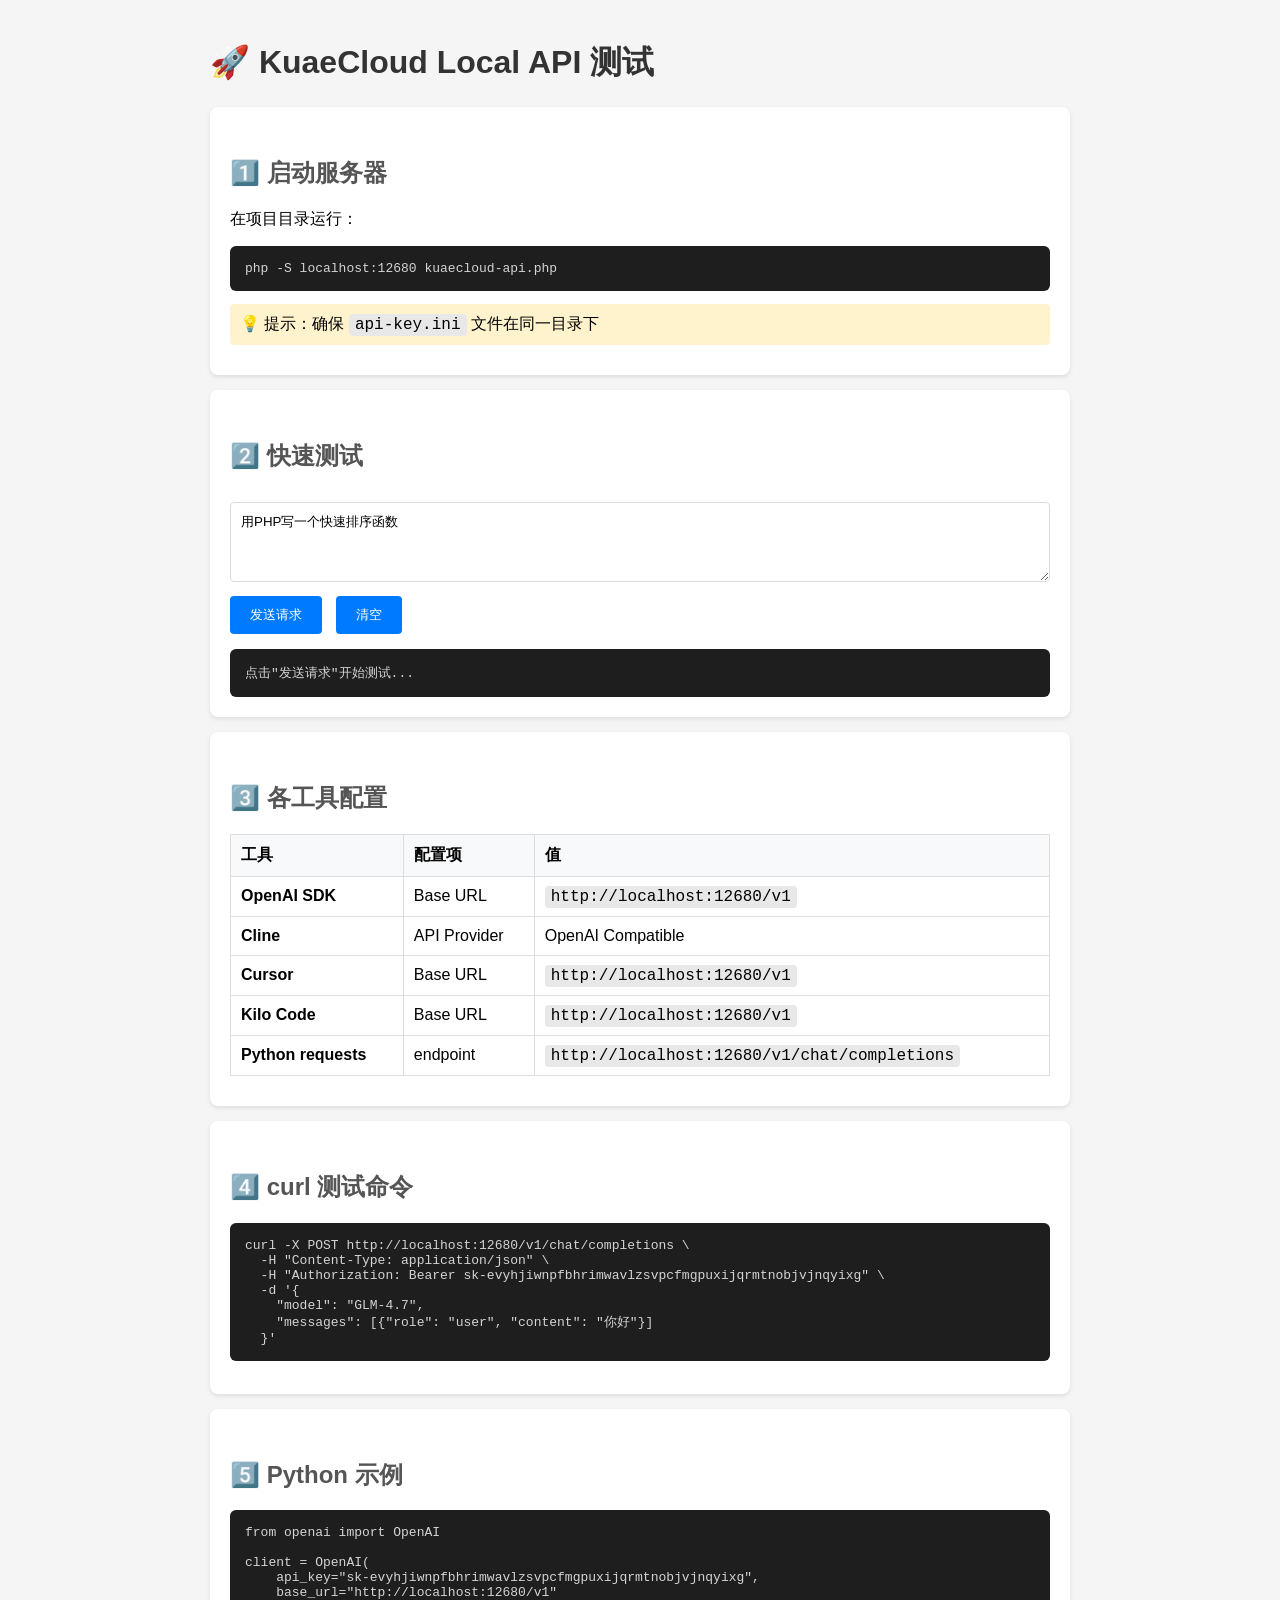
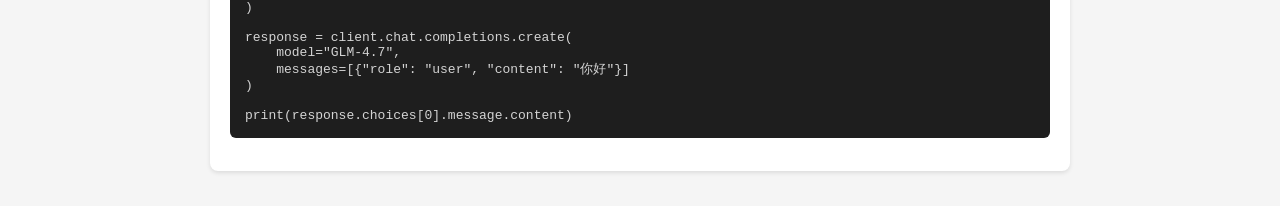
==== v1/index.html @ 0e920d37 "ai 优化" ====
<?php
/**
 * 启动服务器说明 / 测试页面
 */
?>
<!DOCTYPE html>
<html>
<head>
    <meta charset="UTF-8">
    <title>KuaeCloud API 测试</title>
    <style>
        * { box-sizing: border-box; }
        body { font-family: -apple-system, BlinkMacSystemFont, 'Segoe UI', Roboto, sans-serif; 
               max-width: 900px; margin: 0 auto; padding: 20px; background: #f5f5f5; }
        h1 { color: #333; }
        h2 { color: #555; margin-top: 30px; }
        .section { background: white; padding: 20px; border-radius: 8px; margin: 15px 0; box-shadow: 0 2px 4px rgba(0,0,0,0.1); }
        code { background: #e8e8e8; padding: 2px 6px; border-radius: 4px; font-family: 'Consolas', monospace; }
        pre { background: #1e1e1e; color: #d4d4d4; padding: 15px; border-radius: 6px; overflow-x: auto; }
        textarea { width: 100%; height: 80px; margin: 10px 0; padding: 10px; border: 1px solid #ddd; border-radius: 4px; font-family: inherit; }
        button { background: #007bff; color: white; border: none; padding: 10px 20px; border-radius: 4px; cursor: pointer; margin-right: 10px; }
        button:hover { background: #0056b3; }
        button:disabled { background: #ccc; cursor: not-allowed; }
        #result { background: #1e1e1e; color: #d4d4d4; padding: 15px; border-radius: 6px; margin-top: 15px; white-space: pre-wrap; font-family: 'Consolas', monospace; font-size: 13px; max-height: 400px; overflow-y: auto; }
        .tips { background: #fff3cd; padding: 10px; border-radius: 4px; margin: 10px 0; }
        .success { color: #28a745; }
        .error { color: #dc3545; }
        table { width: 100%; border-collapse: collapse; margin: 10px 0; }
        th, td { border: 1px solid #ddd; padding: 10px; text-align: left; }
        th { background: #f8f9fa; }
    </style>
</head>
<body>
    <h1>🚀 KuaeCloud Local API 测试</h1>
    
    <div class="section">
        <h2>1️⃣ 启动服务器</h2>
        <p>在项目目录运行：</p>
        <pre>php -S localhost:12680 kuaecloud-api.php</pre>
        <div class="tips">
            💡 提示：确保 <code>api-key.ini</code> 文件在同一目录下
        </div>
    </div>

    <div class="section">
        <h2>2️⃣ 快速测试</h2>
        <textarea id="prompt" placeholder="输入你的问题...">用PHP写一个快速排序函数</textarea>
        <br>
        <button onclick="sendRequest()" id="sendBtn">发送请求</button>
        <button onclick="clearResult()">清空</button>
        <div id="result">点击"发送请求"开始测试...</div>
    </div>

    <div class="section">
        <h2>3️⃣ 各工具配置</h2>
        <table>
            <tr><th>工具</th><th>配置项</th><th>值</th></tr>
            <tr><td><strong>OpenAI SDK</strong></td><td>Base URL</td><td><code>http://localhost:12680/v1</code></td></tr>
            <tr><td><strong>Cline</strong></td><td>API Provider</td><td>OpenAI Compatible</td></tr>
            <tr><td><strong>Cursor</strong></td><td>Base URL</td><td><code>http://localhost:12680/v1</code></td></tr>
            <tr><td><strong>Kilo Code</strong></td><td>Base URL</td><td><code>http://localhost:12680/v1</code></td></tr>
            <tr><td><strong>Python requests</strong></td><td>endpoint</td><td><code>http://localhost:12680/v1/chat/completions</code></td></tr>
        </table>
    </div>

    <div class="section">
        <h2>4️⃣ curl 测试命令</h2>
        <pre>curl -X POST http://localhost:12680/v1/chat/completions \
  -H "Content-Type: application/json" \
  -H "Authorization: Bearer sk-evyhjiwnpfbhrimwavlzsvpcfmgpuxijqrmtnobjvjnqyixg" \
  -d '{
    "model": "GLM-4.7",
    "messages": [{"role": "user", "content": "你好"}]
  }'</pre>
    </div>

    <div class="section">
        <h2>5️⃣ Python 示例</h2>
        <pre>from openai import OpenAI

client = OpenAI(
    api_key="sk-evyhjiwnpfbhrimwavlzsvpcfmgpuxijqrmtnobjvjnqyixg",
    base_url="http://localhost:12680/v1"
)

response = client.chat.completions.create(
    model="GLM-4.7",
    messages=[{"role": "user", "content": "你好"}]
)

print(response.choices[0].message.content)</pre>
    </div>

    <script>
        const apiKey = 'sk-evyhjiwnpfbhrimwavlzsvpcfmgpuxijqrmtnobjvjnqyixg';
        const apiUrl = 'http://localhost:12680/v1/chat/completions';
        
        function appendResult(text) {
            const result = document.getElementById('result');
            result.textContent = text;
        }
        
        function clearResult() {
            document.getElementById('result').textContent = '已清空';
        }
        
        async function sendRequest() {
            const prompt = document.getElementById('prompt').value;
            const btn = document.getElementById('sendBtn');
            
            if (!prompt.trim()) {
                appendResult('请输入问题');
                return;
            }
            
            btn.disabled = true;
            btn.textContent = '请求中...';
            appendResult('⏳ 正在发送请求...\n');
            
            const startTime = Date.now();
            
            try {
                const response = await fetch(apiUrl, {
                    method: 'POST',
                    headers: {
                        'Content-Type': 'application/json',
                        'Authorization': 'Bearer ' + apiKey
                    },
                    body: JSON.stringify({
                        model: 'GLM-4.7',
                        messages: [
                            { role: 'user', content: prompt }
                        ],
                        max_tokens: 2000,
                        temperature: 0.7
                    })
                });
                
                const data = await response.json();
                const elapsed = (Date.now() - startTime) / 1000;
                
                let output = `✅ 请求成功 (${elapsed.toFixed(2)}s)\n`;
                output += `────────────────────\n\n`;
                
                if (data.choices && data.choices[0]) {
                    output += data.choices[0].message.content;
                } else {
                    output += JSON.stringify(data, null, 2);
                }
                
                appendResult(output);
            } catch (error) {
                let errorMsg = `❌ 请求失败\n`;
                errorMsg += `────────────────────\n`;
                errorMsg += `错误: ${error.message}\n\n`;
                
                if (error.message.includes('Failed to fetch')) {
                    errorMsg += `💡 请检查服务器是否已启动:\n`;
                    errorMsg += `   php -S localhost:12680 kuaecloud-api.php\n`;
                }
                
                appendResult(errorMsg);
            }
            
            btn.disabled = false;
            btn.textContent = '发送请求';
        }
    </script>
</body>
</html>
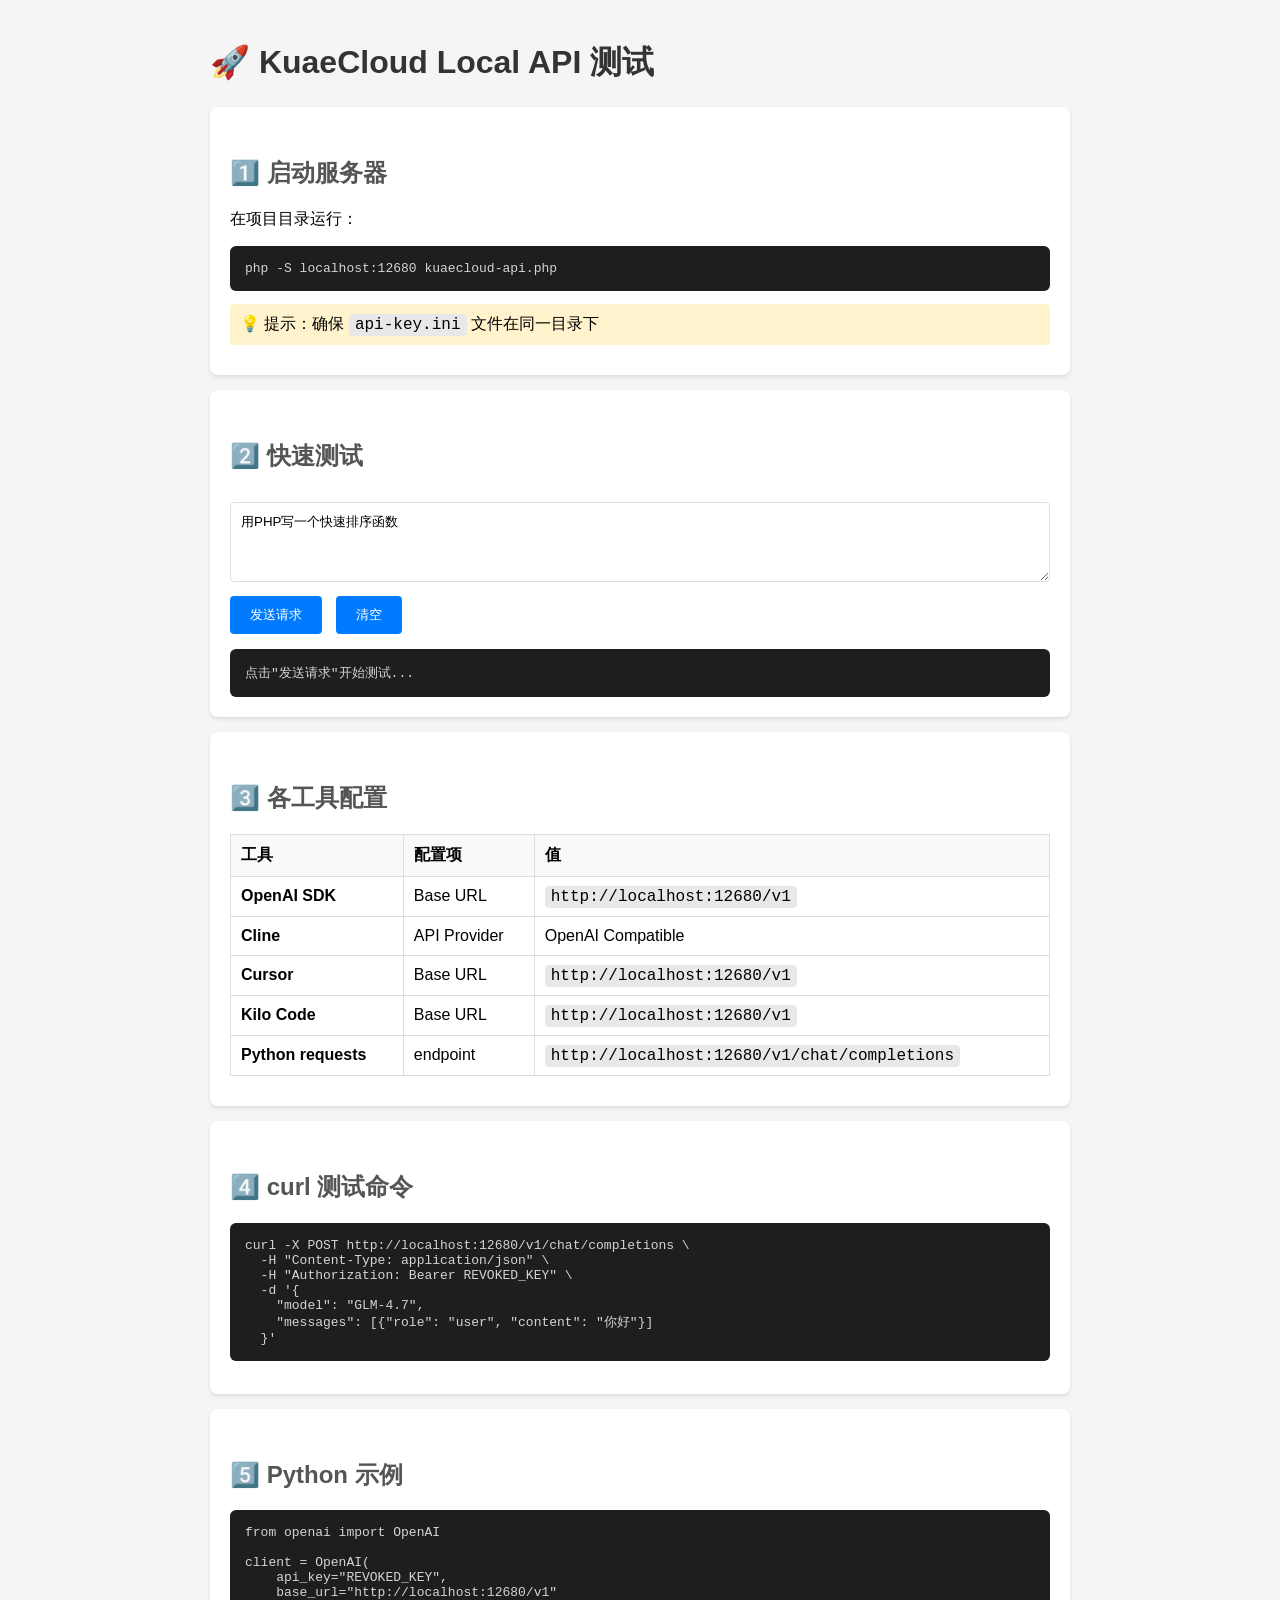
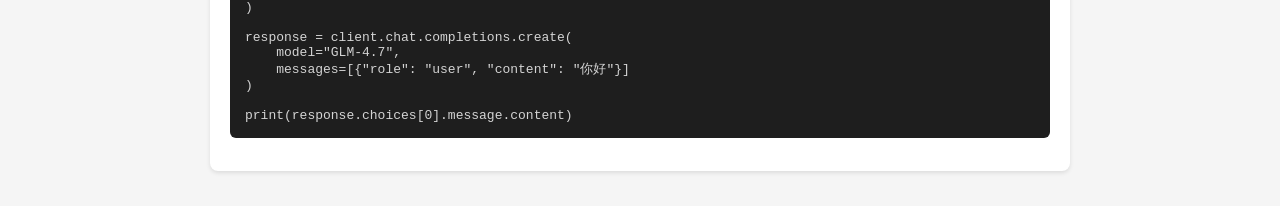
==== commit a711a564: "ai 优化" ====
--- a/v1/index.html
+++ b/v1/index.html
@@ -67,7 +67,7 @@
         <h2>4️⃣ curl 测试命令</h2>
         <pre>curl -X POST http://localhost:12680/v1/chat/completions \
   -H "Content-Type: application/json" \
-  -H "Authorization: Bearer sk-evyhjiwnpfbhrimwavlzsvpcfmgpuxijqrmtnobjvjnqyixg" \
+  -H "Authorization: Bearer REVOKED_KEY" \
   -d '{
     "model": "GLM-4.7",
     "messages": [{"role": "user", "content": "你好"}]
@@ -79,7 +79,7 @@
         <pre>from openai import OpenAI
 
 client = OpenAI(
-    api_key="sk-evyhjiwnpfbhrimwavlzsvpcfmgpuxijqrmtnobjvjnqyixg",
+    api_key="REVOKED_KEY",
     base_url="http://localhost:12680/v1"
 )
 
@@ -92,7 +92,7 @@
     </div>
 
     <script>
-        const apiKey = 'sk-evyhjiwnpfbhrimwavlzsvpcfmgpuxijqrmtnobjvjnqyixg';
+        const apiKey = 'REVOKED_KEY';
         const apiUrl = 'http://localhost:12680/v1/chat/completions';
         
         function appendResult(text) {
